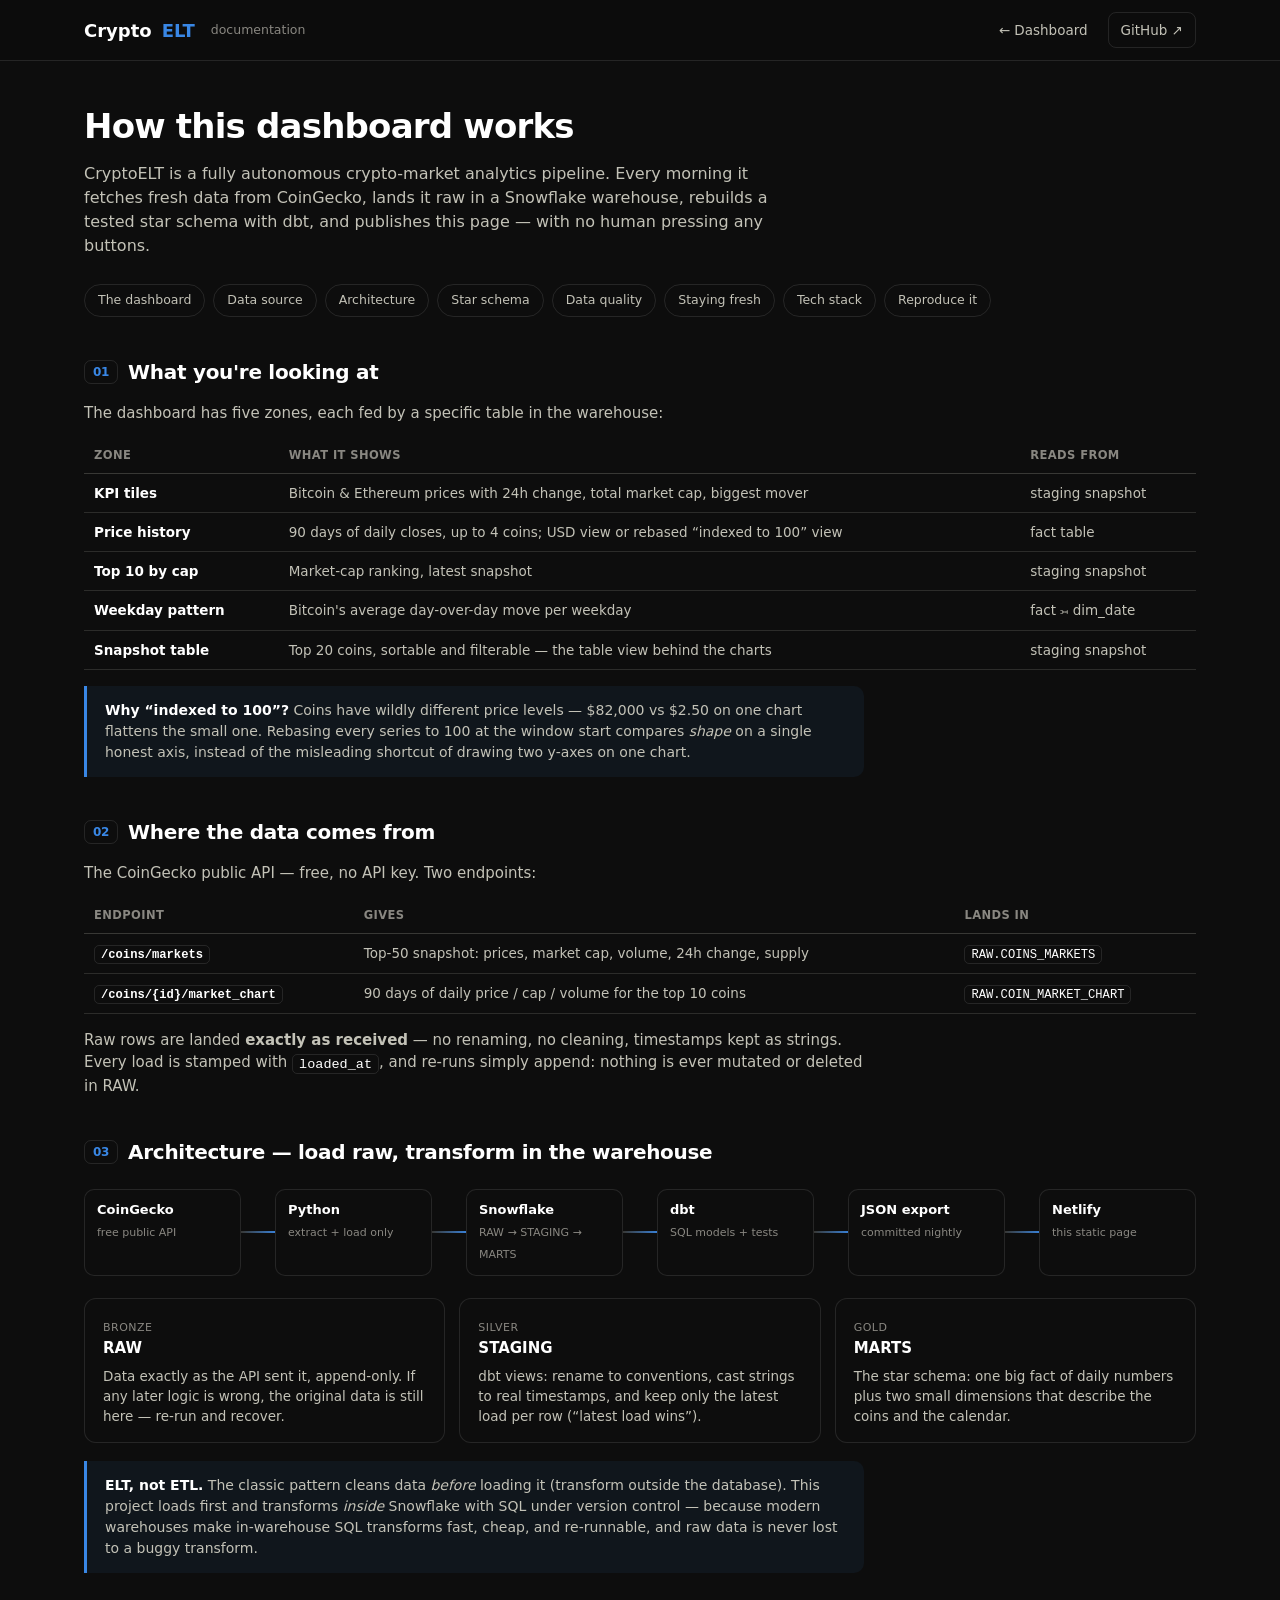
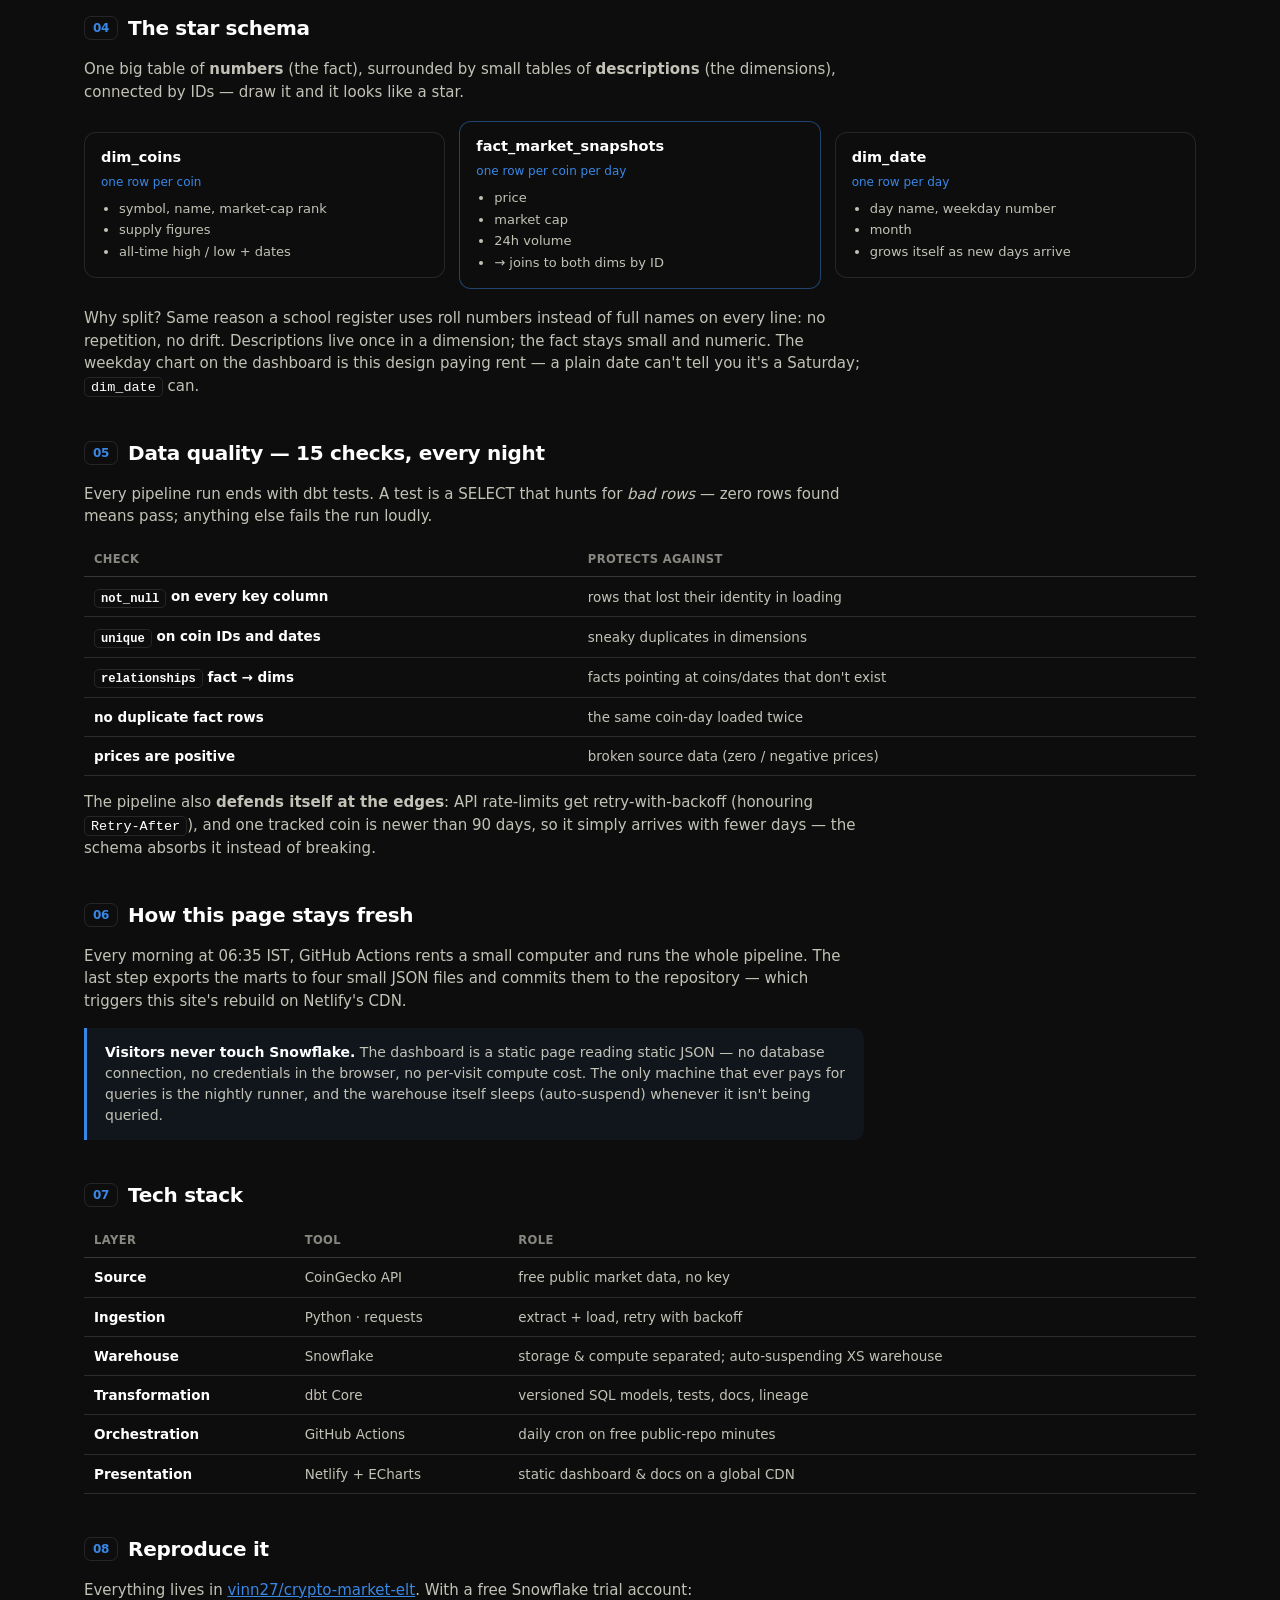
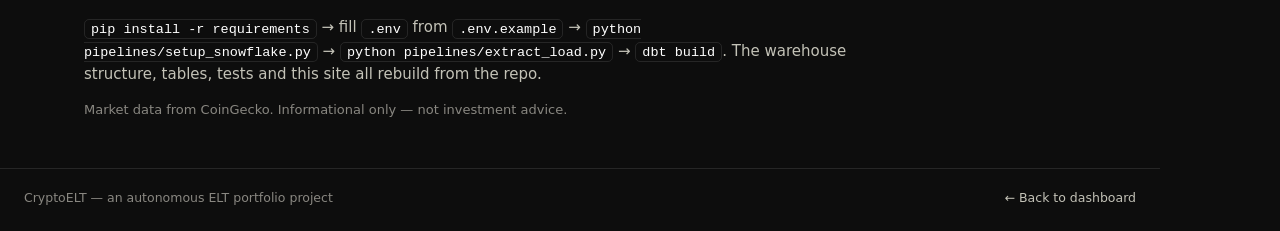
==== dashboard/docs.html @ 6e513c5b "Add dashboard + docs site: animated ECharts analytics, static JSON export, palette validated" ====
<!DOCTYPE html>
<html lang="en">
<head>
<meta charset="utf-8">
<meta name="viewport" content="width=device-width, initial-scale=1">
<title>Documentation — CryptoELT</title>
<meta name="description" content="How the CryptoELT dashboard works: architecture, star schema, data quality, and the nightly pipeline that keeps it fresh.">
<link rel="stylesheet" href="assets/base.css">
<style>
  .docs-hero { margin-top: 40px; }
  .docs-hero h1 { font-size: 34px; letter-spacing: -0.8px; margin: 0 0 10px; }
  .docs-hero p { color: var(--ink-2); max-width: 720px; margin: 0; font-size: 16px; }
  .docs-hero .tick { color: var(--series-1); }

  .toc {
    display: flex; flex-wrap: wrap; gap: 8px; margin: 26px 0 6px;
  }
  .toc a {
    font-size: 12.5px; color: var(--ink-2); text-decoration: none;
    border: 1px solid var(--border); border-radius: 999px; padding: 6px 13px;
    transition: all 0.15s ease;
  }
  .toc a:hover { color: var(--ink-1); background: rgba(255,255,255,0.05); }

  .doc-section { margin-top: 40px; scroll-margin-top: 80px; }
  .doc-section h2 {
    font-size: 20px; letter-spacing: -0.3px; margin: 0 0 6px;
    display: flex; align-items: center; gap: 10px;
  }
  .doc-section h2 .num {
    font-size: 12px; color: var(--series-1); font-weight: 650;
    border: 1px solid var(--border); border-radius: 7px; padding: 2px 8px;
  }
  .doc-section p { color: var(--ink-2); max-width: 780px; }
  .doc-section code {
    font-family: ui-monospace, "Cascadia Mono", Consolas, monospace;
    font-size: 0.9em; color: var(--ink-1);
    background: var(--page); border: 1px solid var(--border);
    border-radius: 5px; padding: 1.5px 6px;
  }

  .callout {
    border-left: 3px solid var(--series-1);
    background: rgba(57, 135, 229, 0.07);
    border-radius: 0 10px 10px 0;
    padding: 14px 18px; margin: 16px 0; max-width: 780px;
    color: var(--ink-2); font-size: 14px;
  }
  .callout b { color: var(--ink-1); }

  .layer-grid { display: grid; gap: 14px; grid-template-columns: repeat(auto-fit, minmax(240px, 1fr)); margin: 18px 0; }
  .layer {
    border: 1px solid var(--border); border-radius: 12px;
    padding: 16px 18px; background: var(--page);
    transition: transform 0.2s ease, border-color 0.2s ease;
  }
  .layer:hover { transform: translateY(-2px); border-color: rgba(255,255,255,0.2); }
  .layer h3 { margin: 0 0 6px; font-size: 15px; }
  .layer .tag { font-size: 11px; color: var(--ink-3); text-transform: uppercase; letter-spacing: 0.5px; }
  .layer p { margin: 6px 0 0; font-size: 13.5px; color: var(--ink-2); }

  .flow { display: flex; align-items: stretch; margin: 18px 0; overflow-x: auto; padding: 4px 0; }
  .flow-node { flex: 1 1 0; min-width: 108px; border: 1px solid var(--border); border-radius: 10px; padding: 10px 12px; background: var(--page); }
  .flow-node b { display: block; font-size: 13px; color: var(--ink-1); }
  .flow-node span { font-size: 11px; color: var(--ink-3); }
  .flow-link { flex: 0 0 34px; align-self: center; height: 2px; position: relative; background: var(--baseline); min-width: 26px; }
  .flow-link::after {
    content: ""; position: absolute; inset: 0;
    background: linear-gradient(90deg, transparent 0%, var(--series-1) 50%, transparent 100%);
    background-size: 200% 100%; animation: stream 2.4s linear infinite; opacity: 0.9;
  }
  @keyframes stream { from { background-position: 200% 0; } to { background-position: -200% 0; } }
  @media (prefers-reduced-motion: reduce) { .flow-link::after { animation: none; opacity: 0.35; } }

  .star {
    display: grid; gap: 14px; margin: 18px 0;
    grid-template-columns: 1fr; align-items: start;
  }
  @media (min-width: 860px) {
    .star { grid-template-columns: 1fr 1fr 1fr; align-items: center; }
  }
  .star .tablecard {
    border: 1px solid var(--border); border-radius: 12px; padding: 14px 16px;
    background: var(--page);
  }
  .star .tablecard.fact { border-color: rgba(57, 135, 229, 0.45); }
  .star .tablecard h3 { margin: 0 0 4px; font-size: 14.5px; }
  .star .tablecard .grain { font-size: 12px; color: var(--series-1); margin-bottom: 8px; }
  .star .tablecard ul { margin: 0; padding-left: 18px; color: var(--ink-2); font-size: 13px; }
  .star .tablecard li { margin: 2px 0; }

  table.spec { width: 100%; border-collapse: collapse; font-size: 13.5px; margin-top: 14px; }
  table.spec th {
    text-align: left; color: var(--ink-3); font-size: 11.5px; text-transform: uppercase;
    letter-spacing: 0.4px; padding: 8px 10px; border-bottom: 1px solid var(--baseline);
  }
  table.spec td { padding: 9px 10px; border-bottom: 1px solid var(--grid); color: var(--ink-2); }
  table.spec td:first-child { color: var(--ink-1); font-weight: 550; }
</style>
</head>
<body>

<header class="site-header">
  <div class="wrap">
    <a class="brand" href="index.html">Crypto<span class="tick">ELT</span></a>
    <span class="brand-sub">documentation</span>
    <nav class="nav">
      <a href="index.html">← Dashboard</a>
      <a class="primary" href="https://github.com/vinn27/crypto-market-elt" target="_blank" rel="noopener">GitHub ↗</a>
    </nav>
  </div>
</header>

<main class="wrap">

  <section class="docs-hero">
    <h1>How this dashboard works</h1>
    <p>CryptoELT is a fully autonomous crypto-market analytics pipeline.
       Every morning it fetches fresh data from CoinGecko, lands it raw in a
       Snowflake warehouse, rebuilds a tested star schema with dbt, and
       publishes this page — with no human pressing any buttons.</p>
    <div class="toc">
      <a href="#what">The dashboard</a>
      <a href="#source">Data source</a>
      <a href="#architecture">Architecture</a>
      <a href="#star">Star schema</a>
      <a href="#quality">Data quality</a>
      <a href="#fresh">Staying fresh</a>
      <a href="#stack">Tech stack</a>
      <a href="#reproduce">Reproduce it</a>
    </div>
  </section>

  <!-- ======================= 1 ======================= -->
  <section class="doc-section" id="what">
    <h2><span class="num">01</span> What you're looking at</h2>
    <p>The dashboard has five zones, each fed by a specific table in the warehouse:</p>
    <table class="spec">
      <tr><th>Zone</th><th>What it shows</th><th>Reads from</th></tr>
      <tr><td>KPI tiles</td><td>Bitcoin &amp; Ethereum prices with 24h change, total market cap, biggest mover</td><td>staging snapshot</td></tr>
      <tr><td>Price history</td><td>90 days of daily closes, up to 4 coins; USD view or rebased “indexed to 100” view</td><td>fact table</td></tr>
      <tr><td>Top 10 by cap</td><td>Market-cap ranking, latest snapshot</td><td>staging snapshot</td></tr>
      <tr><td>Weekday pattern</td><td>Bitcoin's average day-over-day move per weekday</td><td>fact ⟕ dim_date</td></tr>
      <tr><td>Snapshot table</td><td>Top 20 coins, sortable and filterable — the table view behind the charts</td><td>staging snapshot</td></tr>
    </table>
    <div class="callout">
      <b>Why “indexed to 100”?</b> Coins have wildly different price levels —
      $82,000 vs $2.50 on one chart flattens the small one. Rebasing every series
      to 100 at the window start compares <i>shape</i> on a single honest axis,
      instead of the misleading shortcut of drawing two y-axes on one chart.
    </div>
  </section>

  <!-- ======================= 2 ======================= -->
  <section class="doc-section" id="source">
    <h2><span class="num">02</span> Where the data comes from</h2>
    <p>The CoinGecko public API — free, no API key. Two endpoints:</p>
    <table class="spec">
      <tr><th>Endpoint</th><th>Gives</th><th>Lands in</th></tr>
      <tr><td><code>/coins/markets</code></td><td>Top-50 snapshot: prices, market cap, volume, 24h change, supply</td><td><code>RAW.COINS_MARKETS</code></td></tr>
      <tr><td><code>/coins/{id}/market_chart</code></td><td>90 days of daily price / cap / volume for the top 10 coins</td><td><code>RAW.COIN_MARKET_CHART</code></td></tr>
    </table>
    <p>Raw rows are landed <b>exactly as received</b> — no renaming, no cleaning,
       timestamps kept as strings. Every load is stamped with
       <code>loaded_at</code>, and re-runs simply append: nothing is ever mutated
       or deleted in RAW.</p>
  </section>

  <!-- ======================= 3 ======================= -->
  <section class="doc-section" id="architecture">
    <h2><span class="num">03</span> Architecture — load raw, transform in the warehouse</h2>

    <div class="flow" aria-hidden="true">
      <div class="flow-node"><b>CoinGecko</b><span>free public API</span></div>
      <div class="flow-link"></div>
      <div class="flow-node"><b>Python</b><span>extract + load only</span></div>
      <div class="flow-link"></div>
      <div class="flow-node"><b>Snowflake</b><span>RAW → STAGING → MARTS</span></div>
      <div class="flow-link"></div>
      <div class="flow-node"><b>dbt</b><span>SQL models + tests</span></div>
      <div class="flow-link"></div>
      <div class="flow-node"><b>JSON export</b><span>committed nightly</span></div>
      <div class="flow-link"></div>
      <div class="flow-node"><b>Netlify</b><span>this static page</span></div>
    </div>

    <div class="layer-grid">
      <div class="layer">
        <span class="tag">bronze</span>
        <h3>RAW</h3>
        <p>Data exactly as the API sent it, append-only. If any later logic is
           wrong, the original data is still here — re-run and recover.</p>
      </div>
      <div class="layer">
        <span class="tag">silver</span>
        <h3>STAGING</h3>
        <p>dbt views: rename to conventions, cast strings to real timestamps,
           and keep only the latest load per row (“latest load wins”).</p>
      </div>
      <div class="layer">
        <span class="tag">gold</span>
        <h3>MARTS</h3>
        <p>The star schema: one big fact of daily numbers plus two small
           dimensions that describe the coins and the calendar.</p>
      </div>
    </div>

    <div class="callout">
      <b>ELT, not ETL.</b> The classic pattern cleans data <i>before</i> loading it
      (transform outside the database). This project loads first and transforms
      <i>inside</i> Snowflake with SQL under version control — because modern
      warehouses make in-warehouse SQL transforms fast, cheap, and re-runnable,
      and raw data is never lost to a buggy transform.
    </div>
  </section>

  <!-- ======================= 4 ======================= -->
  <section class="doc-section" id="star">
    <h2><span class="num">04</span> The star schema</h2>
    <p>One big table of <b>numbers</b> (the fact), surrounded by small tables of
       <b>descriptions</b> (the dimensions), connected by IDs — draw it and it
       looks like a star.</p>

    <div class="star">
      <div class="tablecard">
        <h3>dim_coins</h3>
        <div class="grain">one row per coin</div>
        <ul><li>symbol, name, market-cap rank</li><li>supply figures</li><li>all-time high / low + dates</li></ul>
      </div>
      <div class="tablecard fact">
        <h3>fact_market_snapshots</h3>
        <div class="grain">one row per coin per day</div>
        <ul><li>price</li><li>market cap</li><li>24h volume</li><li>→ joins to both dims by ID</li></ul>
      </div>
      <div class="tablecard">
        <h3>dim_date</h3>
        <div class="grain">one row per day</div>
        <ul><li>day name, weekday number</li><li>month</li><li>grows itself as new days arrive</li></ul>
      </div>
    </div>

    <p>Why split? Same reason a school register uses roll numbers instead of
       full names on every line: no repetition, no drift. Descriptions live once
       in a dimension; the fact stays small and numeric. The weekday chart on
       the dashboard is this design paying rent — a plain date can't tell you
       it's a Saturday; <code>dim_date</code> can.</p>
  </section>

  <!-- ======================= 5 ======================= -->
  <section class="doc-section" id="quality">
    <h2><span class="num">05</span> Data quality — 15 checks, every night</h2>
    <p>Every pipeline run ends with dbt tests. A test is a SELECT that hunts for
       <i>bad rows</i> — zero rows found means pass; anything else fails the run loudly.</p>
    <table class="spec">
      <tr><th>Check</th><th>Protects against</th></tr>
      <tr><td><code>not_null</code> on every key column</td><td>rows that lost their identity in loading</td></tr>
      <tr><td><code>unique</code> on coin IDs and dates</td><td>sneaky duplicates in dimensions</td></tr>
      <tr><td><code>relationships</code> fact → dims</td><td>facts pointing at coins/dates that don't exist</td></tr>
      <tr><td>no duplicate fact rows</td><td>the same coin-day loaded twice</td></tr>
      <tr><td>prices are positive</td><td>broken source data (zero / negative prices)</td></tr>
    </table>
    <p>The pipeline also <b>defends itself at the edges</b>: API rate-limits get
       retry-with-backoff (honouring <code>Retry-After</code>), and one tracked
       coin is newer than 90 days, so it simply arrives with fewer days — the
       schema absorbs it instead of breaking.</p>
  </section>

  <!-- ======================= 6 ======================= -->
  <section class="doc-section" id="fresh">
    <h2><span class="num">06</span> How this page stays fresh</h2>
    <p>Every morning at 06:35 IST, GitHub Actions rents a small computer and runs
       the whole pipeline. The last step exports the marts to four small JSON
       files and commits them to the repository — which triggers this site's
       rebuild on Netlify's CDN.</p>
    <div class="callout">
      <b>Visitors never touch Snowflake.</b> The dashboard is a static page
      reading static JSON — no database connection, no credentials in the
      browser, no per-visit compute cost. The only machine that ever pays for
      queries is the nightly runner, and the warehouse itself sleeps (auto-suspend)
      whenever it isn't being queried.
    </div>
  </section>

  <!-- ======================= 7 ======================= -->
  <section class="doc-section" id="stack">
    <h2><span class="num">07</span> Tech stack</h2>
    <table class="spec">
      <tr><th>Layer</th><th>Tool</th><th>Role</th></tr>
      <tr><td>Source</td><td>CoinGecko API</td><td>free public market data, no key</td></tr>
      <tr><td>Ingestion</td><td>Python · requests</td><td>extract + load, retry with backoff</td></tr>
      <tr><td>Warehouse</td><td>Snowflake</td><td>storage &amp; compute separated; auto-suspending XS warehouse</td></tr>
      <tr><td>Transformation</td><td>dbt Core</td><td>versioned SQL models, tests, docs, lineage</td></tr>
      <tr><td>Orchestration</td><td>GitHub Actions</td><td>daily cron on free public-repo minutes</td></tr>
      <tr><td>Presentation</td><td>Netlify + ECharts</td><td>static dashboard &amp; docs on a global CDN</td></tr>
    </table>
  </section>

  <!-- ======================= 8 ======================= -->
  <section class="doc-section" id="reproduce">
    <h2><span class="num">08</span> Reproduce it</h2>
    <p>Everything lives in <a href="https://github.com/vinn27/crypto-market-elt" style="color:var(--series-1)">vinn27/crypto-market-elt</a>.
       With a free Snowflake trial account:</p>
    <p>
      <code>pip install -r requirements</code> → fill <code>.env</code> from
      <code>.env.example</code> → <code>python pipelines/setup_snowflake.py</code> →
      <code>python pipelines/extract_load.py</code> → <code>dbt build</code>.
      The warehouse structure, tables, tests and this site all rebuild from the repo.
    </p>
    <p style="color:var(--ink-3); font-size:13px;">Market data from CoinGecko.
       Informational only — not investment advice.</p>
  </section>

</main>

<footer class="site-footer wrap">
  <span>CryptoELT — an autonomous ELT portfolio project</span>
  <span style="margin-left:auto"><a href="index.html">← Back to dashboard</a></span>
</footer>

</body>
</html>
---- dashboard/assets/base.css ----
/* ============================================================
   CryptoELT dashboard — shared tokens & chrome (dark theme)
   Palette validated with the dataviz six-checks validator
   (worst adjacent CVD dE 10.3 = floor band -> every series is
   also legend-chipped, tooltip-keyed, and table-viewed).
   ============================================================ */

:root {
  --page: #0d0d0d;             /* page plane */
  --surface-1: #1a1a19;        /* card / chart surface */
  --ink-1: #ffffff;            /* primary ink */
  --ink-2: #c3c2b7;            /* secondary ink */
  --ink-3: #898781;            /* muted (axis, labels) */
  --grid: #2c2c2a;             /* hairline gridline */
  --baseline: #383835;         /* axis rule */
  --border: rgba(255, 255, 255, 0.10);
  --good: #0ca30c;             /* status: up */
  --critical: #d03b3b;         /* status: down */
  --series-1: #3987e5;         /* categorical slots, fixed order */
  --series-2: #199e70;
  --series-3: #c98500;
  --series-4: #008300;
  --series-5: #9085e9;
  --series-6: #e66767;
  --series-7: #d55181;
  --series-8: #d95926;
  --radius: 14px;
  --font: system-ui, -apple-system, "Segoe UI", sans-serif;
}

* { box-sizing: border-box; }

html { scroll-behavior: smooth; }

body {
  margin: 0;
  background: var(--page);
  color: var(--ink-1);
  font-family: var(--font);
  font-size: 15px;
  line-height: 1.5;
  -webkit-font-smoothing: antialiased;
}

.wrap { max-width: 1160px; margin: 0 auto; padding: 0 24px; }

/* ---------- header ---------- */

.site-header {
  position: sticky; top: 0; z-index: 20;
  background: rgba(13, 13, 13, 0.85);
  backdrop-filter: blur(10px);
  border-bottom: 1px solid var(--border);
}

.site-header .wrap {
  display: flex; align-items: center; gap: 16px;
  height: 60px;
}

.brand {
  display: flex; align-items: baseline; gap: 10px;
  font-weight: 700; font-size: 18px; color: var(--ink-1);
  text-decoration: none;
}
.brand .tick { color: var(--series-1); }

.brand-sub {
  color: var(--ink-3); font-size: 12.5px;
  display: none;
}
@media (min-width: 760px) { .brand-sub { display: block; } }

.nav { margin-left: auto; display: flex; align-items: center; gap: 8px; }

.nav a {
  color: var(--ink-2); text-decoration: none; font-size: 13.5px;
  padding: 7px 12px; border-radius: 8px;
  transition: background 0.15s ease, color 0.15s ease;
}
.nav a:hover { background: rgba(255, 255, 255, 0.06); color: var(--ink-1); }
.nav a.primary { border: 1px solid var(--border); }

.live-badge {
  display: inline-flex; align-items: center; gap: 7px;
  font-size: 12px; color: var(--ink-3);
  padding: 5px 10px; border: 1px solid var(--border); border-radius: 999px;
}
.live-dot {
  width: 7px; height: 7px; border-radius: 50%;
  background: var(--good);
  animation: pulse 2.2s ease-in-out infinite;
}
@keyframes pulse {
  0%, 100% { box-shadow: 0 0 0 0 rgba(12, 163, 12, 0.45); }
  50%      { box-shadow: 0 0 0 5px rgba(12, 163, 12, 0); }
}

/* ---------- cards & sections ---------- */

.section { margin-top: 28px; }

.card {
  background: var(--surface-1);
  border: 1px solid var(--border);
  border-radius: var(--radius);
  padding: 20px 22px;
  transition: border-color 0.2s ease;
}
.card:hover { border-color: rgba(255, 255, 255, 0.18); }

.card-title { font-size: 14.5px; font-weight: 650; margin: 0; }
.card-sub   { font-size: 12.5px; color: var(--ink-3); margin: 3px 0 0; }

.grid-2 {
  display: grid; gap: 16px;
  grid-template-columns: 1fr;
}
@media (min-width: 900px) { .grid-2 { grid-template-columns: 3fr 2fr; } }

/* ---------- stat tiles ---------- */

.kpi-row {
  display: grid; gap: 16px;
  grid-template-columns: repeat(auto-fit, minmax(200px, 1fr));
}

.tile-label {
  font-size: 12.5px; color: var(--ink-3);
  display: flex; align-items: center; gap: 7px;
}
.tile-value {
  font-size: 30px; font-weight: 650; margin-top: 6px;
  letter-spacing: -0.5px;
}
.tile-value .unit { font-size: 16px; color: var(--ink-2); font-weight: 500; }
.tile-delta { font-size: 13px; margin-top: 2px; display: flex; gap: 6px; align-items: baseline; }
.tile-delta .vs { color: var(--ink-3); }
.delta-up   { color: var(--good); }
.delta-down { color: var(--critical); }

/* ---------- chips (filter row) ---------- */

.filter-row {
  display: flex; flex-wrap: wrap; align-items: center; gap: 8px;
  margin: 0 0 14px;
}

.chip {
  display: inline-flex; align-items: center; gap: 7px;
  font-size: 13px; color: var(--ink-2);
  background: transparent;
  border: 1px solid var(--border);
  border-radius: 999px;
  padding: 6px 13px;
  cursor: pointer;
  transition: all 0.15s ease;
  font-family: var(--font);
}
.chip .swatch {
  width: 8px; height: 8px; border-radius: 50%;
  background: var(--slot-color, var(--ink-3));
  opacity: 0.35;
  transition: opacity 0.15s ease;
}
.chip:hover { background: rgba(255, 255, 255, 0.05); color: var(--ink-1); }
.chip[aria-pressed="true"] { color: var(--ink-1); border-color: rgba(255, 255, 255, 0.28); }
.chip[aria-pressed="true"] .swatch { opacity: 1; }

.seg {
  display: inline-flex; border: 1px solid var(--border); border-radius: 9px;
  overflow: hidden; margin-left: auto;
}
.seg button {
  font-family: var(--font); font-size: 12.5px;
  color: var(--ink-3); background: transparent; border: 0;
  padding: 6px 12px; cursor: pointer;
  transition: all 0.15s ease;
}
.seg button[aria-pressed="true"] { background: rgba(57, 135, 229, 0.16); color: var(--ink-1); }

/* ---------- table ---------- */

.table-tools { display: flex; align-items: center; gap: 10px; margin-bottom: 12px; }
.table-search {
  font-family: var(--font); font-size: 13px;
  color: var(--ink-1); background: var(--page);
  border: 1px solid var(--border); border-radius: 9px;
  padding: 7px 12px; width: 220px;
  transition: border-color 0.15s ease;
}
.table-search:focus { outline: none; border-color: var(--series-1); }

.tbl { width: 100%; border-collapse: collapse; font-size: 13.5px; }
.tbl th {
  text-align: right; font-weight: 550; color: var(--ink-3);
  font-size: 12px; text-transform: uppercase; letter-spacing: 0.4px;
  padding: 8px 10px; border-bottom: 1px solid var(--baseline);
  cursor: pointer; user-select: none; white-space: nowrap;
}
.tbl th:first-child, .tbl td:first-child { text-align: left; }
.tbl th[data-sortable="false"] { cursor: default; }
.tbl th .sort-arrow { font-size: 9px; margin-left: 4px; color: var(--series-1); }
.tbl td {
  text-align: right; padding: 9px 10px;
  border-bottom: 1px solid var(--grid);
  font-variant-numeric: tabular-nums;
  color: var(--ink-2); white-space: nowrap;
}
.tbl td.name { text-align: left; color: var(--ink-1); }
.tbl tbody tr { transition: background 0.12s ease; }
.tbl tbody tr:hover { background: rgba(255, 255, 255, 0.035); }

.rank-badge {
  display: inline-flex; align-items: center; justify-content: center;
  min-width: 22px; height: 22px; border-radius: 50%;
  background: var(--grid); color: var(--ink-2); font-size: 11.5px;
}
.coin-cell { display: flex; flex-direction: column; line-height: 1.25; }
.coin-cell .sym { color: var(--ink-3); font-size: 11.5px; }

/* ---------- footer ---------- */

.site-footer {
  margin: 48px 0 32px; padding-top: 20px;
  border-top: 1px solid var(--border);
  color: var(--ink-3); font-size: 12.5px;
  display: flex; flex-wrap: wrap; gap: 8px 24px; align-items: center;
}
.site-footer a { color: var(--ink-2); text-decoration: none; }
.site-footer a:hover { color: var(--ink-1); }

/* ---------- scroll reveal ---------- */

.reveal { opacity: 0; transform: translateY(14px); transition: opacity 0.55s ease, transform 0.55s ease; }
.reveal.in { opacity: 1; transform: none; }

@media (prefers-reduced-motion: reduce) {
  .reveal { opacity: 1; transform: none; transition: none; }
  .live-dot { animation: none; }
  html { scroll-behavior: auto; }
}

:focus-visible { outline: 2px solid var(--series-1); outline-offset: 2px; }
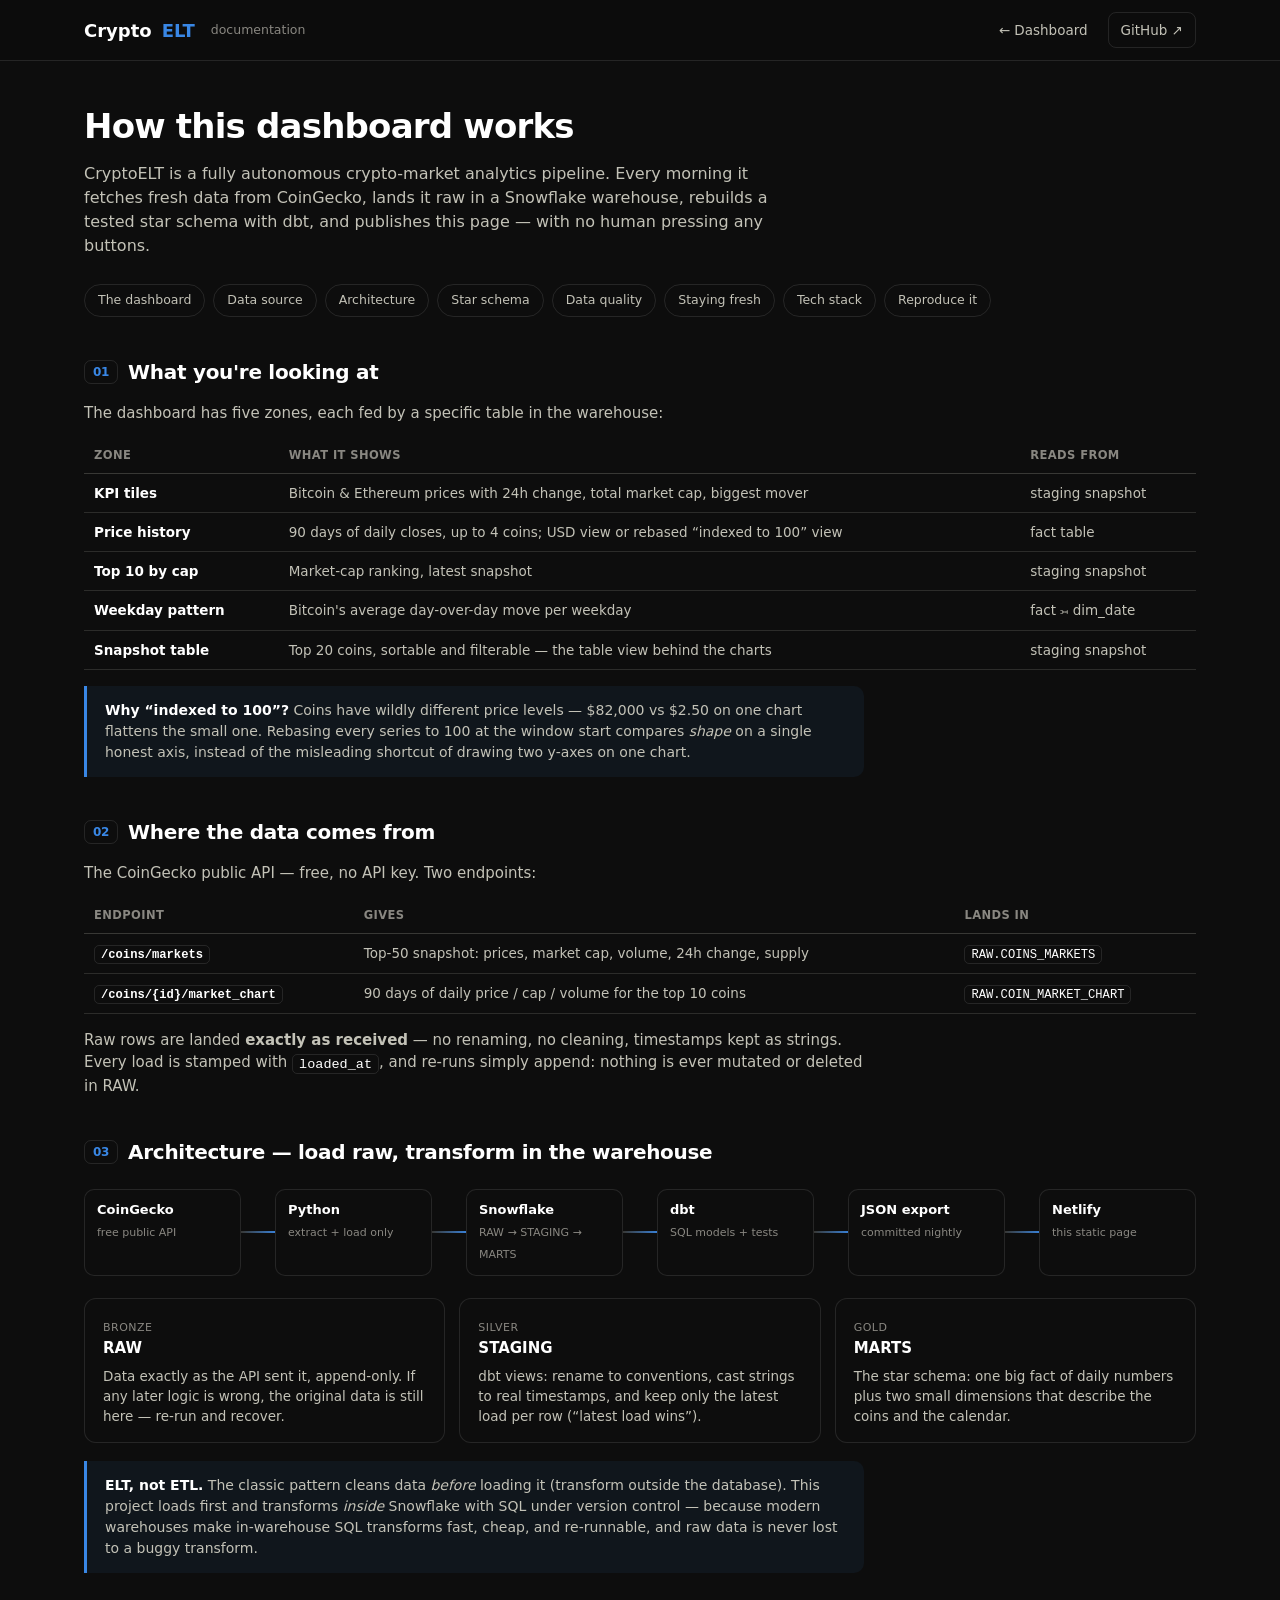
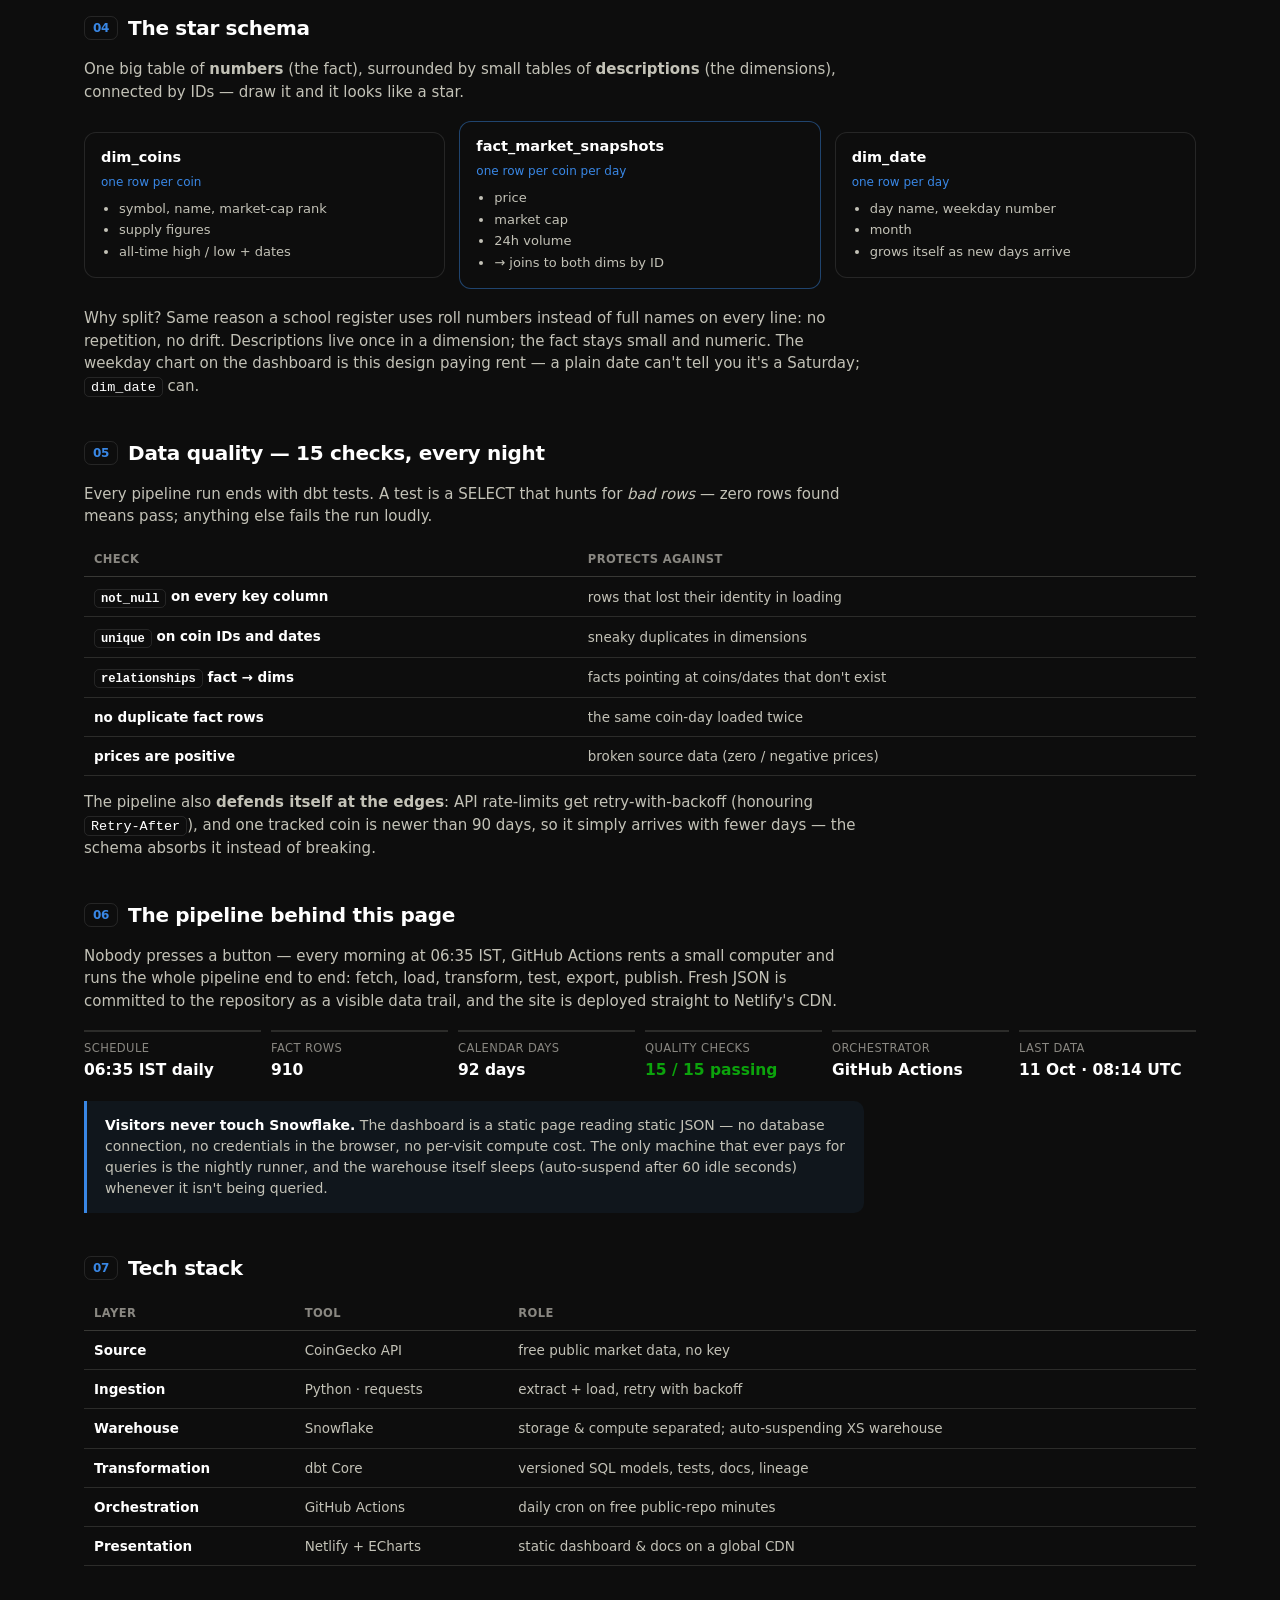
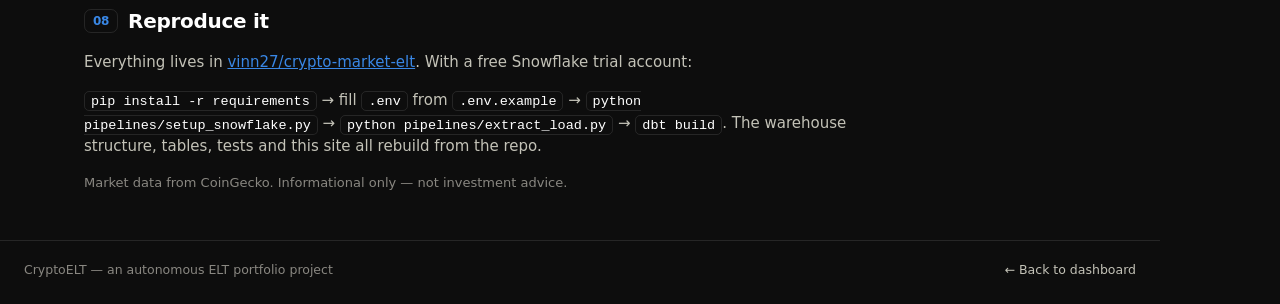
==== commit 8b75976c: "Move pipeline panel from dashboard to docs; docs gets live pipeline stats; README rewritten for the " ====
--- a/dashboard/docs.html
+++ b/dashboard/docs.html
@@ -88,6 +88,16 @@
   .star .tablecard .grain { font-size: 12px; color: var(--series-1); margin-bottom: 8px; }
   .star .tablecard ul { margin: 0; padding-left: 18px; color: var(--ink-2); font-size: 13px; }
   .star .tablecard li { margin: 2px 0; }
+
+  .pipe-stats {
+    display: grid; gap: 10px;
+    grid-template-columns: repeat(auto-fit, minmax(150px, 1fr));
+    margin: 18px 0;
+  }
+  .pipe-stat { border-top: 2px solid var(--grid); padding-top: 8px; }
+  .pipe-stat .k { font-size: 11.5px; color: var(--ink-3); text-transform: uppercase; letter-spacing: 0.4px; }
+  .pipe-stat .v { font-size: 15.5px; color: var(--ink-1); font-weight: 600; margin-top: 2px; }
+  .pipe-stat .v.ok { color: var(--good); }
 
   table.spec { width: 100%; border-collapse: collapse; font-size: 13.5px; margin-top: 14px; }
   table.spec th {
@@ -267,17 +277,28 @@
 
   <!-- ======================= 6 ======================= -->
   <section class="doc-section" id="fresh">
-    <h2><span class="num">06</span> How this page stays fresh</h2>
-    <p>Every morning at 06:35 IST, GitHub Actions rents a small computer and runs
-       the whole pipeline. The last step exports the marts to four small JSON
-       files and commits them to the repository — which triggers this site's
-       rebuild on Netlify's CDN.</p>
+    <h2><span class="num">06</span> The pipeline behind this page</h2>
+    <p>Nobody presses a button — every morning at 06:35 IST, GitHub Actions
+       rents a small computer and runs the whole pipeline end to end: fetch,
+       load, transform, test, export, publish. Fresh JSON is committed to the
+       repository as a visible data trail, and the site is deployed straight
+       to Netlify's CDN.</p>
+
+    <div class="pipe-stats">
+      <div class="pipe-stat"><div class="k">Schedule</div><div class="v">06:35 IST daily</div></div>
+      <div class="pipe-stat"><div class="k">Fact rows</div><div class="v" id="pipeFact">—</div></div>
+      <div class="pipe-stat"><div class="k">Calendar days</div><div class="v" id="pipeDates">—</div></div>
+      <div class="pipe-stat"><div class="k">Quality checks</div><div class="v ok">15 / 15 passing</div></div>
+      <div class="pipe-stat"><div class="k">Orchestrator</div><div class="v">GitHub Actions</div></div>
+      <div class="pipe-stat"><div class="k">Last data</div><div class="v" id="pipeAsOf">—</div></div>
+    </div>
+
     <div class="callout">
       <b>Visitors never touch Snowflake.</b> The dashboard is a static page
       reading static JSON — no database connection, no credentials in the
       browser, no per-visit compute cost. The only machine that ever pays for
-      queries is the nightly runner, and the warehouse itself sleeps (auto-suspend)
-      whenever it isn't being queried.
+      queries is the nightly runner, and the warehouse itself sleeps
+      (auto-suspend after 60 idle seconds) whenever it isn't being queried.
     </div>
   </section>
 
@@ -317,5 +338,21 @@
   <span style="margin-left:auto"><a href="index.html">← Back to dashboard</a></span>
 </footer>
 
+<script>
+/* Live pipeline numbers for section 06, from the same JSON the dashboard reads. */
+fetch("data/overview.json").then(r => r.json()).then(ov => {
+  document.getElementById("pipeFact").textContent =
+    ov.fact_rows.toLocaleString("en-US");
+  document.getElementById("pipeDates").textContent =
+    ov.dim_dates.toLocaleString("en-US") + " days";
+  const d = new Date(ov.as_of_utc);
+  document.getElementById("pipeAsOf").textContent =
+    d.getUTCDate() + " " +
+    d.toLocaleString("en-US", { month: "short", timeZone: "UTC" }) + " · " +
+    String(d.getUTCHours()).padStart(2, "0") + ":" +
+    String(d.getUTCMinutes()).padStart(2, "0") + " UTC";
+}).catch(() => {});
+</script>
+
 </body>
 </html>
--- a/dashboard/assets/base.css
+++ b/dashboard/assets/base.css
@@ -139,6 +139,14 @@
 .delta-up   { color: var(--good); }
 .delta-down { color: var(--critical); }
 
+/* ---------- filter row labels ---------- */
+
+.filter-label {
+  font-size: 11.5px; color: var(--ink-3);
+  text-transform: uppercase; letter-spacing: 0.5px;
+  margin-right: -2px;
+}
+
 /* ---------- chips (filter row) ---------- */
 
 .filter-row {
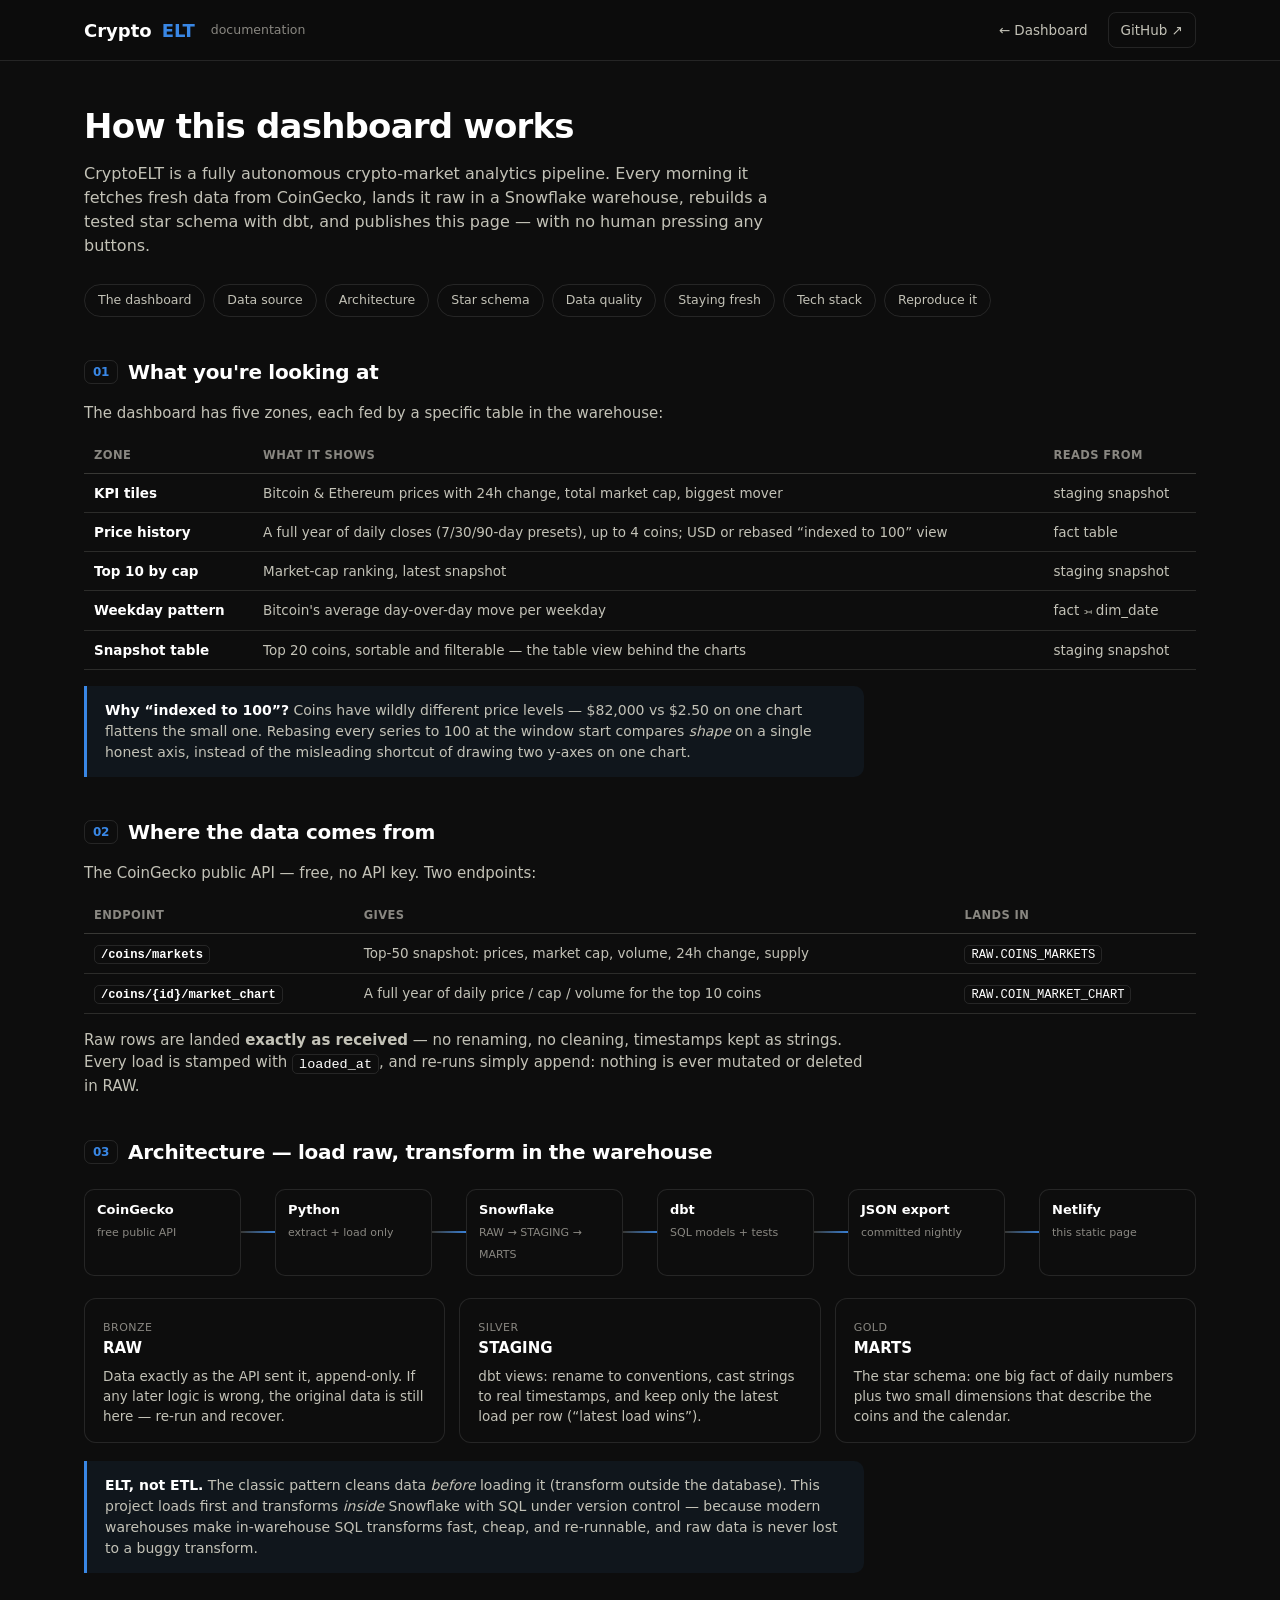
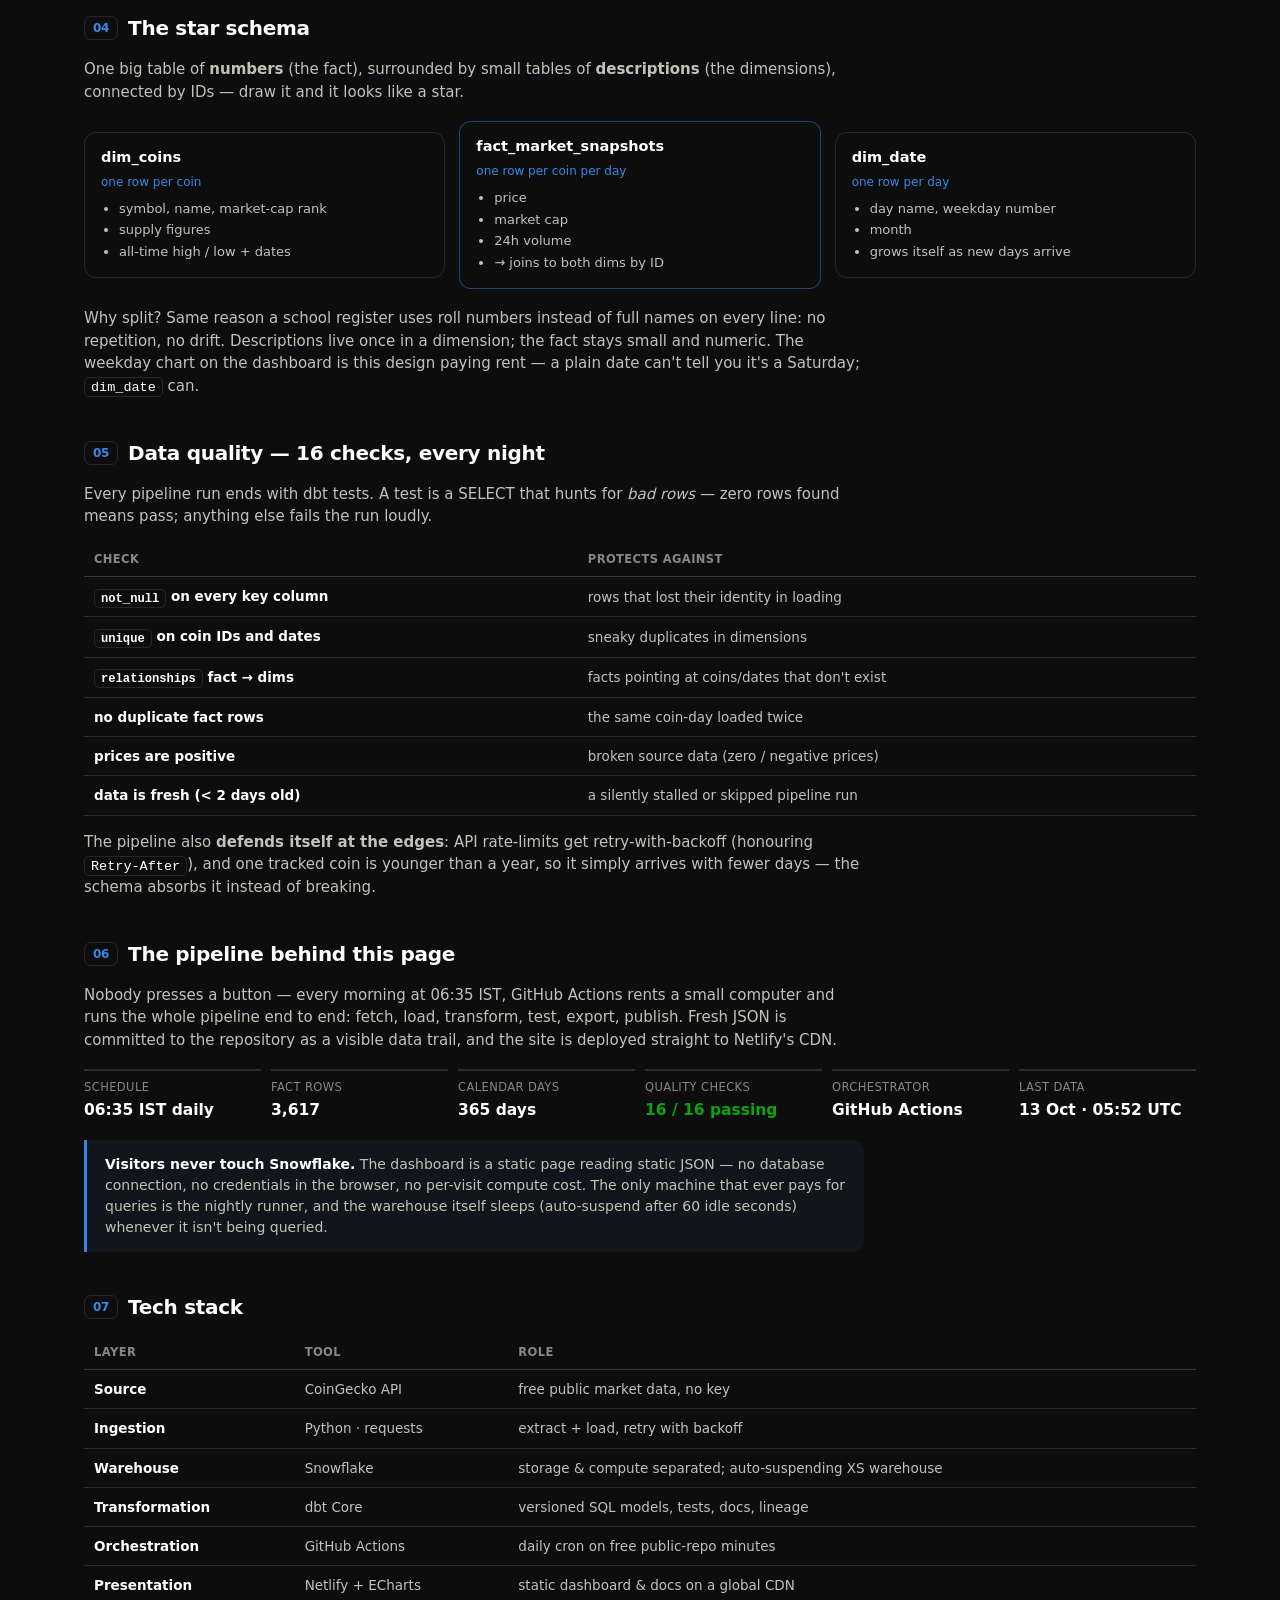
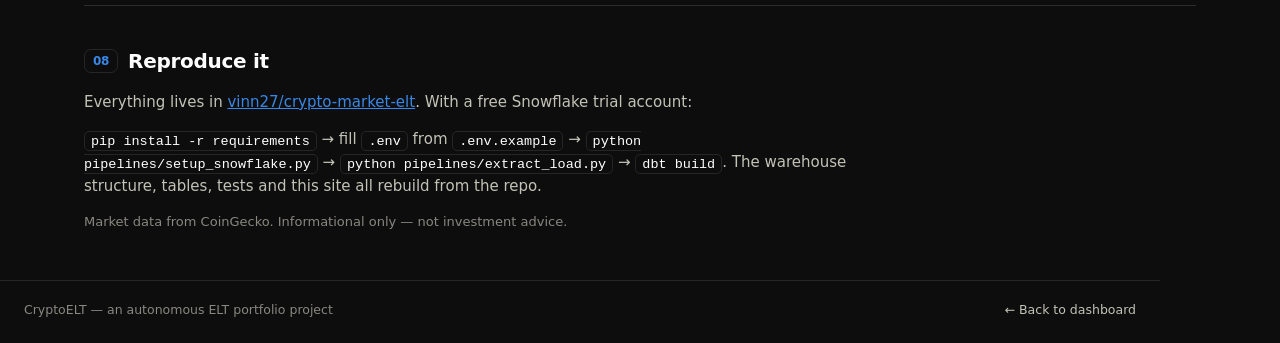
==== commit abbbd384: "Hardening: freshness test + watchdog workflow, incremental fact (delete+insert), CI with dbt parse +" ====
--- a/dashboard/docs.html
+++ b/dashboard/docs.html
@@ -148,7 +148,7 @@
     <table class="spec">
       <tr><th>Zone</th><th>What it shows</th><th>Reads from</th></tr>
       <tr><td>KPI tiles</td><td>Bitcoin &amp; Ethereum prices with 24h change, total market cap, biggest mover</td><td>staging snapshot</td></tr>
-      <tr><td>Price history</td><td>90 days of daily closes, up to 4 coins; USD view or rebased “indexed to 100” view</td><td>fact table</td></tr>
+      <tr><td>Price history</td><td>A full year of daily closes (7/30/90-day presets), up to 4 coins; USD or rebased “indexed to 100” view</td><td>fact table</td></tr>
       <tr><td>Top 10 by cap</td><td>Market-cap ranking, latest snapshot</td><td>staging snapshot</td></tr>
       <tr><td>Weekday pattern</td><td>Bitcoin's average day-over-day move per weekday</td><td>fact ⟕ dim_date</td></tr>
       <tr><td>Snapshot table</td><td>Top 20 coins, sortable and filterable — the table view behind the charts</td><td>staging snapshot</td></tr>
@@ -168,7 +168,7 @@
     <table class="spec">
       <tr><th>Endpoint</th><th>Gives</th><th>Lands in</th></tr>
       <tr><td><code>/coins/markets</code></td><td>Top-50 snapshot: prices, market cap, volume, 24h change, supply</td><td><code>RAW.COINS_MARKETS</code></td></tr>
-      <tr><td><code>/coins/{id}/market_chart</code></td><td>90 days of daily price / cap / volume for the top 10 coins</td><td><code>RAW.COIN_MARKET_CHART</code></td></tr>
+      <tr><td><code>/coins/{id}/market_chart</code></td><td>A full year of daily price / cap / volume for the top 10 coins</td><td><code>RAW.COIN_MARKET_CHART</code></td></tr>
     </table>
     <p>Raw rows are landed <b>exactly as received</b> — no renaming, no cleaning,
        timestamps kept as strings. Every load is stamped with
@@ -258,7 +258,7 @@
 
   <!-- ======================= 5 ======================= -->
   <section class="doc-section" id="quality">
-    <h2><span class="num">05</span> Data quality — 15 checks, every night</h2>
+    <h2><span class="num">05</span> Data quality — 16 checks, every night</h2>
     <p>Every pipeline run ends with dbt tests. A test is a SELECT that hunts for
        <i>bad rows</i> — zero rows found means pass; anything else fails the run loudly.</p>
     <table class="spec">
@@ -268,10 +268,11 @@
       <tr><td><code>relationships</code> fact → dims</td><td>facts pointing at coins/dates that don't exist</td></tr>
       <tr><td>no duplicate fact rows</td><td>the same coin-day loaded twice</td></tr>
       <tr><td>prices are positive</td><td>broken source data (zero / negative prices)</td></tr>
+      <tr><td>data is fresh (&lt; 2 days old)</td><td>a silently stalled or skipped pipeline run</td></tr>
     </table>
     <p>The pipeline also <b>defends itself at the edges</b>: API rate-limits get
        retry-with-backoff (honouring <code>Retry-After</code>), and one tracked
-       coin is newer than 90 days, so it simply arrives with fewer days — the
+       coin is younger than a year, so it simply arrives with fewer days — the
        schema absorbs it instead of breaking.</p>
   </section>
 
@@ -288,7 +289,7 @@
       <div class="pipe-stat"><div class="k">Schedule</div><div class="v">06:35 IST daily</div></div>
       <div class="pipe-stat"><div class="k">Fact rows</div><div class="v" id="pipeFact">—</div></div>
       <div class="pipe-stat"><div class="k">Calendar days</div><div class="v" id="pipeDates">—</div></div>
-      <div class="pipe-stat"><div class="k">Quality checks</div><div class="v ok">15 / 15 passing</div></div>
+      <div class="pipe-stat"><div class="k">Quality checks</div><div class="v ok">16 / 16 passing</div></div>
       <div class="pipe-stat"><div class="k">Orchestrator</div><div class="v">GitHub Actions</div></div>
       <div class="pipe-stat"><div class="k">Last data</div><div class="v" id="pipeAsOf">—</div></div>
     </div>
